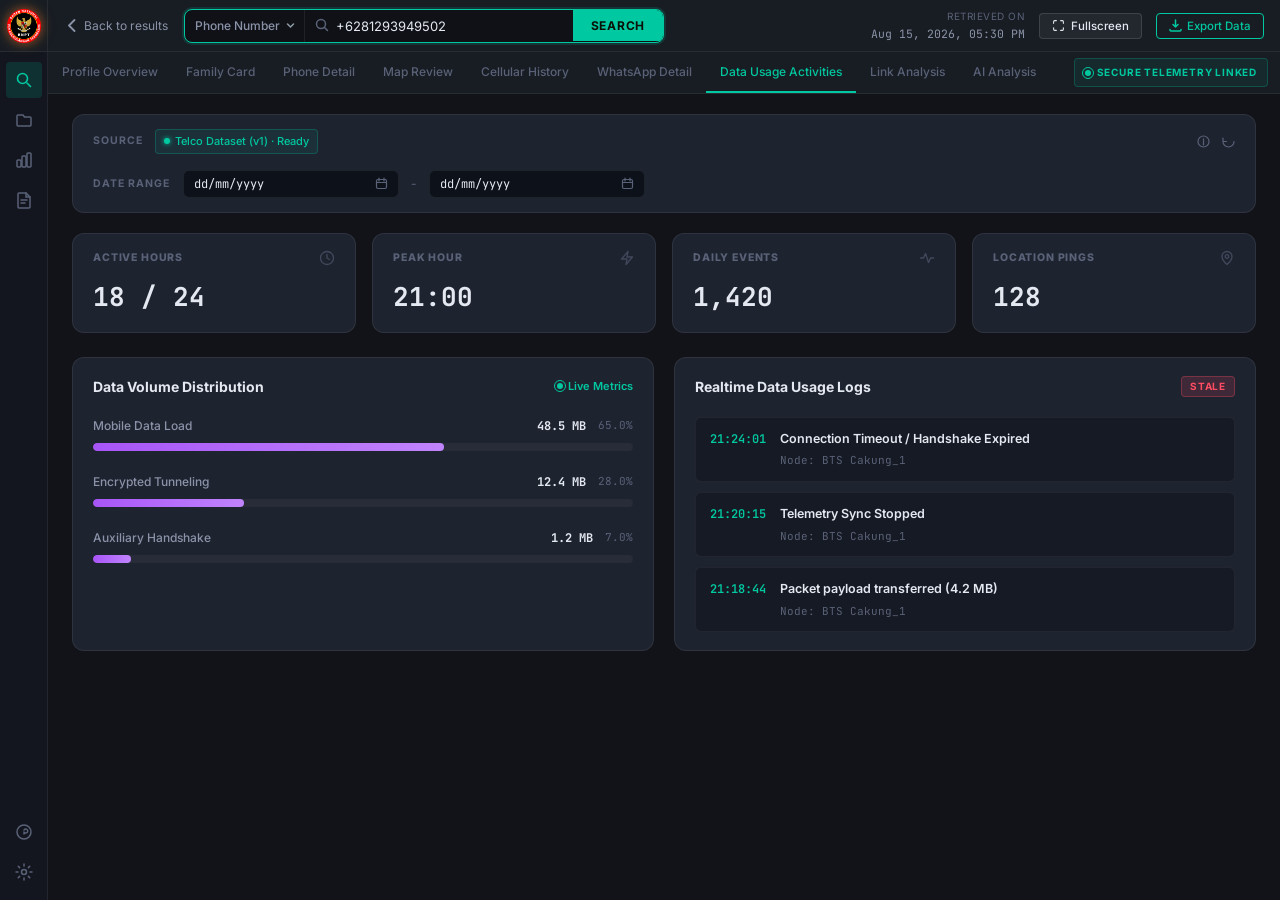
==== data_usage.html @ 83b13156 "Initial commit: BNPT Intelligence Platform mockup website" ====
<!DOCTYPE html>
<html lang="id">
<head>
  <meta charset="UTF-8" />
  <meta name="viewport" content="width=device-width, initial-scale=1.0" />
  <title>Data Usage Activities | BNPT Intelligence Platform</title>
  <meta name="description" content="Data Usage Activities Telemetry & Logs - BNPT Intelligence Platform." />
  <link rel="preconnect" href="https://fonts.googleapis.com" />
  <link rel="preconnect" href="https://fonts.gstatic.com" crossorigin />
  <link href="https://fonts.googleapis.com/css2?family=Inter:wght@300;400;500;600;700;800&family=JetBrains+Mono:wght@400;500&display=swap" rel="stylesheet" />
  <link rel="stylesheet" href="style.css" />
  <link rel="stylesheet" href="profile.css" />
  <style>
    /* ── DATA USAGE ACTIVITIES PAGE STYLES ───── */
    .data-usage-page {
      margin-left: var(--sidebar-w);
      padding: 20px 24px 48px;
      min-height: calc(100vh - var(--topbar-h) - var(--tabs-h));
      width: calc(100% - var(--sidebar-w));
    }

    /* Source & Filter Header Box */
    .filter-panel {
      background: var(--bg-card);
      border: 1px solid var(--border);
      border-radius: var(--radius-lg);
      padding: 14px 20px;
      margin-bottom: 20px;
      display: flex;
      flex-direction: column;
      gap: 12px;
    }
    .filter-row {
      display: flex;
      align-items: center;
      justify-content: space-between;
    }
    .filter-group {
      display: flex;
      align-items: center;
      gap: 12px;
    }
    .filter-label {
      font-size: 10.5px;
      font-weight: 700;
      letter-spacing: 0.1em;
      color: var(--text-muted);
      text-transform: uppercase;
    }
    .date-input-wrap {
      display: flex;
      align-items: center;
      gap: 8px;
      background: #0d121a;
      border: 1px solid var(--border);
      border-radius: 6px;
      padding: 5px 10px;
      font-size: 12px;
      color: var(--text-muted);
    }
    .date-input-wrap input {
      background: none;
      border: none;
      outline: none;
      color: var(--text-primary);
      font-family: var(--mono);
      font-size: 12px;
    }

    /* Metric Cards Grid */
    .metrics-grid {
      display: grid;
      grid-template-columns: repeat(4, 1fr);
      gap: 16px;
      margin-bottom: 24px;
    }
    .metric-card {
      background: var(--bg-card);
      border: 1px solid var(--border);
      border-radius: var(--radius-lg);
      padding: 16px 20px;
      position: relative;
      display: flex;
      flex-direction: column;
      justify-content: space-between;
      min-height: 100px;
      transition: border-color 0.2s ease, box-shadow 0.2s ease;
    }
    .metric-card:hover {
      border-color: rgba(0, 200, 160, 0.4);
      box-shadow: 0 4px 20px rgba(0, 0, 0, 0.4);
    }
    .metric-header {
      display: flex;
      align-items: center;
      justify-content: space-between;
    }
    .metric-title {
      font-size: 10.5px;
      font-weight: 800;
      letter-spacing: 0.08em;
      text-transform: uppercase;
      color: var(--text-muted);
    }
    .metric-icon {
      color: var(--text-muted);
      opacity: 0.6;
    }
    .metric-value {
      font-family: var(--mono);
      font-size: 26px;
      font-weight: 700;
      color: var(--text-primary);
      margin-top: 10px;
    }

    /* Main 2-Column Content Layout */
    .activities-layout {
      display: grid;
      grid-template-columns: 1fr 1fr;
      gap: 20px;
    }

    /* Section Container Card */
    .activity-card {
      background: var(--bg-card);
      border: 1px solid var(--border);
      border-radius: var(--radius-lg);
      padding: 18px 20px;
      display: flex;
      flex-direction: column;
    }
    .activity-card-header {
      display: flex;
      align-items: center;
      justify-content: space-between;
      margin-bottom: 20px;
    }
    .activity-card-title {
      font-size: 14px;
      font-weight: 700;
      color: var(--text-primary);
    }
    .live-tag {
      font-size: 11px;
      font-weight: 600;
      color: var(--accent);
      display: flex;
      align-items: center;
      gap: 5px;
    }
    .stale-badge {
      background: rgba(255, 77, 99, 0.15);
      color: #ff4d63;
      border: 1px solid rgba(255, 77, 99, 0.3);
      border-radius: 4px;
      padding: 2px 8px;
      font-size: 10px;
      font-weight: 700;
      letter-spacing: 0.08em;
    }

    /* Progress Items for Data Volume Distribution */
    .dist-item {
      margin-bottom: 22px;
    }
    .dist-item:last-child { margin-bottom: 0; }
    .dist-info {
      display: flex;
      align-items: center;
      justify-content: space-between;
      font-size: 12px;
      margin-bottom: 8px;
    }
    .dist-label {
      color: var(--text-secondary);
      font-weight: 500;
    }
    .dist-stats {
      display: flex;
      align-items: center;
      gap: 12px;
    }
    .dist-size {
      font-family: var(--mono);
      font-weight: 700;
      color: var(--text-primary);
      font-size: 12px;
    }
    .dist-pct {
      font-family: var(--mono);
      color: var(--text-muted);
      font-size: 11px;
    }
    .progress-track {
      width: 100%;
      height: 8px;
      background: rgba(255, 255, 255, 0.04);
      border-radius: 4px;
      overflow: hidden;
    }
    .progress-fill {
      height: 100%;
      background: linear-gradient(90deg, #a855f7, #c084fc);
      border-radius: 4px;
      transition: width 0.4s ease;
    }

    /* Logs List */
    .logs-list {
      display: flex;
      flex-direction: column;
      gap: 10px;
    }
    .log-item {
      background: rgba(0, 0, 0, 0.25);
      border: 1px solid rgba(255, 255, 255, 0.05);
      border-radius: 6px;
      padding: 12px 14px;
      display: flex;
      align-items: flex-start;
      gap: 14px;
    }
    .log-time {
      font-family: var(--mono);
      font-size: 12px;
      font-weight: 600;
      color: var(--accent);
      flex-shrink: 0;
    }
    .log-content {
      display: flex;
      flex-direction: column;
      gap: 4px;
    }
    .log-title {
      font-size: 12.5px;
      font-weight: 600;
      color: var(--text-primary);
    }
    .log-node {
      font-size: 11px;
      font-family: var(--mono);
      color: var(--text-muted);
    }
  </style>
</head>
<body>

  <!-- ───────────────── TOPBAR ───────────────── -->
  <header class="topbar">
    <div class="topbar-left">
      <div class="logo-wrap" style="cursor: pointer;" onclick="window.location.href='search.html'">
        <div class="logo-emblem">
          <img src="images/bnpt_logo.png" alt="BNPT Logo" style="width:34px;height:34px;object-fit:contain;filter:drop-shadow(0 0 4px rgba(226,0,26,0.3));" />
        </div>
      </div>
    </div>

    <div class="topbar-search">
      <button class="btn-back" onclick="window.location.href='search.html'">
        <svg width="13" height="13" viewBox="0 0 13 13" fill="none"><path d="M8.5 1L3 6.5l5.5 5.5" stroke="currentColor" stroke-width="1.8" stroke-linecap="round" stroke-linejoin="round"/></svg>
        Back to results
      </button>
      <div class="search-group active">
        <select class="search-type-select" id="search-type-select" aria-label="Search Type">
          <option value="name">Name</option>
          <option value="phone" selected>Phone Number</option>
          <option value="kk">KK Number</option>
        </select>
        <div class="search-input-wrap">
          <svg class="search-icon" width="15" height="15" viewBox="0 0 15 15" fill="none"><circle cx="6" cy="6" r="4.5" stroke="currentColor" stroke-width="1.5"/><path d="M9.5 9.5l3 3" stroke="currentColor" stroke-width="1.5" stroke-linecap="round"/></svg>
          <input type="text" id="search-input" class="search-input" value="+6281293949502" placeholder="Search phone number..." />
        </div>
        <button class="btn-search" id="btn-search">SEARCH</button>
      </div>
    </div>

    <div class="topbar-right">
      <div class="retrieval-info">
        <span class="retrieval-label">Retrieved on</span>
        <span class="retrieval-date" id="retrieval-date">Aug 15, 2026, 05:30 PM</span>
      </div>
      <button class="btn-fullscreen" id="btn-fullscreen" onclick="toggleFullScreen()" title="Fullscreen Mode (F11)">
        <svg width="13" height="13" viewBox="0 0 24 24" fill="none" stroke="currentColor" stroke-width="2" stroke-linecap="round" stroke-linejoin="round">
          <path d="M8 3H5a2 2 0 0 0-2 2v3m18 0V5a2 2 0 0 0-2-2h-3m0 18h3a2 2 0 0 0 2-2v-3M3 16v3a2 2 0 0 0 2 2h3"></path>
        </svg>
        <span class="fs-text">Fullscreen</span>
      </button>
      <button class="btn-export">
        <svg width="13" height="13" viewBox="0 0 13 13" fill="none"><path d="M6.5 1v7M4 5.5l2.5 2.5 2.5-2.5M1 10.5v.5a1 1 0 001 1h9a1 1 0 001-1v-.5" stroke="currentColor" stroke-width="1.5" stroke-linecap="round" stroke-linejoin="round"/></svg>
        Export Data
      </button>
    </div>
  </header>

  <!-- ───────────────── MAIN TABS ───────────────── -->
  <nav class="tab-nav" role="navigation">
    <div class="tab-nav-inner">
      <button class="tab-btn" onclick="window.location.href='profile_phone.html'">Profile Overview</button>
      <button class="tab-btn" onclick="window.location.href='index.html'">Family Card</button>
      <button class="tab-btn" onclick="window.location.href='phone_detail.html'">Phone Detail</button>
      <button class="tab-btn" onclick="window.location.href='map_review.html'">Map Review</button>
      <button class="tab-btn" onclick="window.location.href='cellular_history.html'">Cellular History</button>
      <button class="tab-btn" onclick="window.location.href='whatsapp_detail.html'">WhatsApp Detail</button>
      <button class="tab-btn active" id="tab-data">Data Usage Activities</button>
      <button class="tab-btn" onclick="window.location.href='link_analysis.html'">Link Analysis</button>
      <button class="tab-btn" onclick="window.location.href='ai_analysis.html'">AI Analysis</button>
    </div>
    <div class="secure-badge">
      <span class="pulse-dot"></span>
      SECURE TELEMETRY LINKED
    </div>
  </nav>

  <!-- ───────────────── LAYOUT ───────────────── -->
  <div style="padding-top: calc(var(--topbar-h) + var(--tabs-h)); display:flex; min-height:100vh;">

    <!-- SIDEBAR -->
    <aside class="sidebar">
      <button class="sidebar-icon active" title="Search">
        <svg width="18" height="18" viewBox="0 0 18 18" fill="none"><circle cx="7.5" cy="7.5" r="5" stroke="currentColor" stroke-width="1.6"/><path d="M12 12l3.5 3.5" stroke="currentColor" stroke-width="1.6" stroke-linecap="round"/></svg>
      </button>
      <button class="sidebar-icon" title="Folders">
        <svg width="18" height="18" viewBox="0 0 18 18" fill="none"><path d="M2 5a1 1 0 011-1h5l1.5 2H15a1 1 0 011 1v7a1 1 0 01-1 1H3a1 1 0 01-1-1V5z" stroke="currentColor" stroke-width="1.5"/></svg>
      </button>
      <button class="sidebar-icon" title="Analytics">
        <svg width="18" height="18" viewBox="0 0 18 18" fill="none"><rect x="2" y="9" width="4" height="7" rx="1" stroke="currentColor" stroke-width="1.5"/><rect x="7" y="5" width="4" height="11" rx="1" stroke="currentColor" stroke-width="1.5"/><rect x="12" y="2" width="4" height="14" rx="1" stroke="currentColor" stroke-width="1.5"/></svg>
      </button>
      <button class="sidebar-icon" title="Reports">
        <svg width="18" height="18" viewBox="0 0 18 18" fill="none"><path d="M4 2h7l4 4v10a1 1 0 01-1 1H4a1 1 0 01-1-1V3a1 1 0 011-1z" stroke="currentColor" stroke-width="1.5"/><path d="M11 2v4h4M6 9h6M6 12h4" stroke="currentColor" stroke-width="1.5" stroke-linecap="round"/></svg>
      </button>
      <div class="sidebar-spacer"></div>
      <button class="sidebar-icon" title="Help">
        <svg width="18" height="18" viewBox="0 0 18 18" fill="none"><circle cx="9" cy="9" r="7" stroke="currentColor" stroke-width="1.5"/><path d="M9 10v1M9 7a2 2 0 110 2" stroke="currentColor" stroke-width="1.5" stroke-linecap="round"/></svg>
      </button>
      <button class="sidebar-icon" title="Settings">
        <svg width="18" height="18" viewBox="0 0 18 18" fill="none"><circle cx="9" cy="9" r="2.5" stroke="currentColor" stroke-width="1.5"/><path d="M9 1v2M9 15v2M1 9h2M15 9h2M3.22 3.22l1.42 1.42M13.36 13.36l1.42 1.42M3.22 14.78l1.42-1.42M13.36 4.64l1.42-1.42" stroke="currentColor" stroke-width="1.5" stroke-linecap="round"/></svg>
      </button>
    </aside>

    <!-- MAIN DATA USAGE CONTENT -->
    <main class="data-usage-page">

      <!-- FILTER PANEL -->
      <div class="filter-panel">
        <div class="filter-row">
          <div class="filter-group">
            <span class="filter-label">SOURCE</span>
            <span class="source-badge">
              <span class="dot-green"></span>
              Telco Dataset (v1) · Ready
            </span>
          </div>
          <div class="filter-group">
            <button class="source-icon-btn" title="Info"><svg width="13" height="13" viewBox="0 0 13 13" fill="none"><circle cx="6.5" cy="6.5" r="5.5" stroke="currentColor" stroke-width="1.2"/><path d="M6.5 5.5v4.5M6.5 3.8v.6" stroke="currentColor" stroke-width="1.2" stroke-linecap="round"/></svg></button>
            <button class="source-icon-btn" title="Refresh"><svg width="13" height="13" viewBox="0 0 13 13" fill="none"><path d="M1 6.5A5.5 5.5 0 1012 6.5M1 3v3.5h3.5" stroke="currentColor" stroke-width="1.2" stroke-linecap="round" stroke-linejoin="round"/></svg></button>
          </div>
        </div>

        <div class="filter-row" style="margin-top: 4px;">
          <div class="filter-group">
            <span class="filter-label">DATE RANGE</span>
            <div class="date-input-wrap">
              <input type="text" value="dd/mm/yyyy" placeholder="dd/mm/yyyy" id="start-date" />
              <svg width="13" height="13" viewBox="0 0 13 13" fill="none"><rect x="1.5" y="2.5" width="10" height="9" rx="1.5" stroke="currentColor" stroke-width="1.2"/><path d="M1.5 5.5h10M4 1v3M9 1v3" stroke="currentColor" stroke-width="1.2" stroke-linecap="round"/></svg>
            </div>
            <span style="color: var(--text-muted); font-size: 12px;">-</span>
            <div class="date-input-wrap">
              <input type="text" value="dd/mm/yyyy" placeholder="dd/mm/yyyy" id="end-date" />
              <svg width="13" height="13" viewBox="0 0 13 13" fill="none"><rect x="1.5" y="2.5" width="10" height="9" rx="1.5" stroke="currentColor" stroke-width="1.2"/><path d="M1.5 5.5h10M4 1v3M9 1v3" stroke="currentColor" stroke-width="1.2" stroke-linecap="round"/></svg>
            </div>
          </div>
        </div>
      </div>

      <!-- METRICS GRID -->
      <div class="metrics-grid">
        <!-- Metric 1: Active Hours -->
        <div class="metric-card">
          <div class="metric-header">
            <span class="metric-title">ACTIVE HOURS</span>
            <svg class="metric-icon" width="16" height="16" viewBox="0 0 16 16" fill="none"><circle cx="8" cy="8" r="6.5" stroke="currentColor" stroke-width="1.3"/><path d="M8 4.5V8l2.5 1.5" stroke="currentColor" stroke-width="1.3" stroke-linecap="round"/></svg>
          </div>
          <div class="metric-value" id="val-active-hours">18 / 24</div>
        </div>

        <!-- Metric 2: Peak Hour -->
        <div class="metric-card">
          <div class="metric-header">
            <span class="metric-title">PEAK HOUR</span>
            <svg class="metric-icon" width="16" height="16" viewBox="0 0 16 16" fill="none"><path d="M9 1.5L2.5 9h5.5l-1 5.5 6.5-7.5H8l1-5.5z" stroke="currentColor" stroke-width="1.3" stroke-linecap="round" stroke-linejoin="round"/></svg>
          </div>
          <div class="metric-value" id="val-peak-hour">21:00</div>
        </div>

        <!-- Metric 3: Daily Events -->
        <div class="metric-card">
          <div class="metric-header">
            <span class="metric-title">DAILY EVENTS</span>
            <svg class="metric-icon" width="16" height="16" viewBox="0 0 16 16" fill="none"><path d="M1.5 8h3l2-4.5 3 9 2-4.5h3" stroke="currentColor" stroke-width="1.3" stroke-linecap="round" stroke-linejoin="round"/></svg>
          </div>
          <div class="metric-value" id="val-daily-events">1,420</div>
        </div>

        <!-- Metric 4: Location Pings -->
        <div class="metric-card">
          <div class="metric-header">
            <span class="metric-title">LOCATION PINGS</span>
            <svg class="metric-icon" width="16" height="16" viewBox="0 0 16 16" fill="none"><path d="M8 1.5c-2.8 0-5 2.2-5 5 0 3.8 5 8 5 8s5-4.2 5-8c0-2.8-2.2-5-5-5z" stroke="currentColor" stroke-width="1.3"/><circle cx="8" cy="6.5" r="1.8" stroke="currentColor" stroke-width="1.3"/></svg>
          </div>
          <div class="metric-value" id="val-location-pings">128</div>
        </div>
      </div>

      <!-- MAIN 2-COLUMN LAYOUT -->
      <div class="activities-layout">

        <!-- LEFT CARD: Data Volume Distribution -->
        <div class="activity-card">
          <div class="activity-card-header">
            <span class="activity-card-title">Data Volume Distribution</span>
            <span class="live-tag">
              <span class="pulse-dot"></span>
              Live Metrics
            </span>
          </div>

          <div class="dist-item">
            <div class="dist-info">
              <span class="dist-label">Mobile Data Load</span>
              <div class="dist-stats">
                <span class="dist-size" id="size-mobile">48.5 MB</span>
                <span class="dist-pct" id="pct-mobile">65.0%</span>
              </div>
            </div>
            <div class="progress-track">
              <div class="progress-fill" id="bar-mobile" style="width: 65%;"></div>
            </div>
          </div>

          <div class="dist-item">
            <div class="dist-info">
              <span class="dist-label">Encrypted Tunneling</span>
              <div class="dist-stats">
                <span class="dist-size" id="size-tunnel">12.4 MB</span>
                <span class="dist-pct" id="pct-tunnel">28.0%</span>
              </div>
            </div>
            <div class="progress-track">
              <div class="progress-fill" id="bar-tunnel" style="width: 28%;"></div>
            </div>
          </div>

          <div class="dist-item">
            <div class="dist-info">
              <span class="dist-label">Auxiliary Handshake</span>
              <div class="dist-stats">
                <span class="dist-size" id="size-aux">1.2 MB</span>
                <span class="dist-pct" id="pct-aux">7.0%</span>
              </div>
            </div>
            <div class="progress-track">
              <div class="progress-fill" id="bar-aux" style="width: 7%;"></div>
            </div>
          </div>
        </div>

        <!-- RIGHT CARD: Realtime Data Usage Logs -->
        <div class="activity-card">
          <div class="activity-card-header">
            <span class="activity-card-title">Realtime Data Usage Logs</span>
            <span class="stale-badge" id="logs-badge">STALE</span>
          </div>

          <div class="logs-list" id="logs-list">
            <div class="log-item">
              <span class="log-time">21:24:01</span>
              <div class="log-content">
                <span class="log-title">Connection Timeout / Handshake Expired</span>
                <span class="log-node">Node: BTS Cakung_1</span>
              </div>
            </div>
            <div class="log-item">
              <span class="log-time">21:20:15</span>
              <div class="log-content">
                <span class="log-title">Telemetry Sync Stopped</span>
                <span class="log-node">Node: BTS Cakung_1</span>
              </div>
            </div>
            <div class="log-item">
              <span class="log-time">21:18:44</span>
              <div class="log-content">
                <span class="log-title">No valid payload packet detected</span>
                <span class="log-node">Node: N/A</span>
              </div>
            </div>
          </div>
        </div>

      </div>

    </main>
  </div>

  <script src="search_logic.js"></script>
  <script>
    // Dynamic Dataset adaptation based on query
    function updateDataUsageContent() {
      const input = document.querySelector('#search-input');
      const select = document.querySelector('#search-type-select');
      const query = (input ? input.value : '').trim().toLowerCase();

      // Elements
      const activeHours = document.querySelector('#val-active-hours');
      const peakHour = document.querySelector('#val-peak-hour');
      const dailyEvents = document.querySelector('#val-daily-events');
      const locationPings = document.querySelector('#val-location-pings');
      const sizeMobile = document.querySelector('#size-mobile');
      const sizeTunnel = document.querySelector('#size-tunnel');
      const sizeAux = document.querySelector('#size-aux');
      const pctMobile = document.querySelector('#pct-mobile');
      const pctTunnel = document.querySelector('#pct-tunnel');
      const pctAux = document.querySelector('#pct-aux');
      const barMobile = document.querySelector('#bar-mobile');
      const barTunnel = document.querySelector('#bar-tunnel');
      const barAux = document.querySelector('#bar-aux');
      const logsList = document.querySelector('#logs-list');

      if (query.includes('ismail') || query.includes('3273092008106277')) {
        // Ismail / Idle state matching user's default screenshot
        if (activeHours) activeHours.textContent = '0 / 24';
        if (peakHour) peakHour.textContent = '-';
        if (dailyEvents) dailyEvents.textContent = '0';
        if (locationPings) locationPings.textContent = '0';
        if (sizeMobile) sizeMobile.textContent = '2.5 MB';
        if (pctMobile) pctMobile.textContent = '0.0%';
        if (barMobile) barMobile.style.width = '100%';
        if (sizeTunnel) sizeTunnel.textContent = '711.8 KB';
        if (pctTunnel) pctTunnel.textContent = '0.0%';
        if (barTunnel) barTunnel.style.width = '55%';
        if (sizeAux) sizeAux.textContent = '48.2 KB';
        if (pctAux) pctAux.textContent = '0.0%';
        if (barAux) barAux.style.width = '15%';

        if (logsList) {
          logsList.innerHTML = `
            <div class="log-item">
              <span class="log-time">21:24:01</span>
              <div class="log-content">
                <span class="log-title">Connection Timeout / Handshake Expired</span>
                <span class="log-node">Node: BTS Depok_3</span>
              </div>
            </div>
            <div class="log-item">
              <span class="log-time">21:20:15</span>
              <div class="log-content">
                <span class="log-title">Telemetry Sync Stopped</span>
                <span class="log-node">Node: BTS Depok_3</span>
              </div>
            </div>
            <div class="log-item">
              <span class="log-time">21:18:44</span>
              <div class="log-content">
                <span class="log-title">No valid payload packet detected</span>
                <span class="log-node">Node: N/A</span>
              </div>
            </div>
          `;
        }
      } else if (query.includes('aimana') || query.includes('3273092510920002') || query.includes('6287781085549')) {
        // Aimana Ilman Aulia
        if (activeHours) activeHours.textContent = '14 / 24';
        if (peakHour) peakHour.textContent = '19:30';
        if (dailyEvents) dailyEvents.textContent = '842';
        if (locationPings) locationPings.textContent = '64';
        if (sizeMobile) sizeMobile.textContent = '32.1 MB';
        if (pctMobile) pctMobile.textContent = '58.0%';
        if (barMobile) barMobile.style.width = '58%';
        if (sizeTunnel) sizeTunnel.textContent = '18.4 MB';
        if (pctTunnel) pctTunnel.textContent = '33.0%';
        if (barTunnel) barTunnel.style.width = '33%';
        if (sizeAux) sizeAux.textContent = '5.0 MB';
        if (pctAux) pctAux.textContent = '9.0%';
        if (barAux) barAux.style.width = '9%';

        if (logsList) {
          logsList.innerHTML = `
            <div class="log-item">
              <span class="log-time">19:30:12</span>
              <div class="log-content">
                <span class="log-title">High Volume Encrypted Tunnel Activity</span>
                <span class="log-node">Node: BTS Bandung_Central</span>
              </div>
            </div>
            <div class="log-item">
              <span class="log-time">19:15:00</span>
              <div class="log-content">
                <span class="log-title">Cellular Tower Handover Confirmed</span>
                <span class="log-node">Node: BTS Bandung_South</span>
              </div>
            </div>
            <div class="log-item">
              <span class="log-time">18:45:22</span>
              <div class="log-content">
                <span class="log-title">Telemetry Heartbeat Verified</span>
                <span class="log-node">Node: BTS Bandung_Central</span>
              </div>
            </div>
          `;
        }
      } else {
        // Phone +6281293949502 / Raisa / Default Active Target
        if (activeHours) activeHours.textContent = '18 / 24';
        if (peakHour) peakHour.textContent = '21:00';
        if (dailyEvents) dailyEvents.textContent = '1,420';
        if (locationPings) locationPings.textContent = '128';
        if (sizeMobile) sizeMobile.textContent = '48.5 MB';
        if (pctMobile) pctMobile.textContent = '65.0%';
        if (barMobile) barMobile.style.width = '65%';
        if (sizeTunnel) sizeTunnel.textContent = '12.4 MB';
        if (pctTunnel) pctTunnel.textContent = '28.0%';
        if (barTunnel) barTunnel.style.width = '28%';
        if (sizeAux) sizeAux.textContent = '1.2 MB';
        if (pctAux) pctAux.textContent = '7.0%';
        if (barAux) barAux.style.width = '7%';

        if (logsList) {
          logsList.innerHTML = `
            <div class="log-item">
              <span class="log-time">21:24:01</span>
              <div class="log-content">
                <span class="log-title">Connection Timeout / Handshake Expired</span>
                <span class="log-node">Node: BTS Cakung_1</span>
              </div>
            </div>
            <div class="log-item">
              <span class="log-time">21:20:15</span>
              <div class="log-content">
                <span class="log-title">Telemetry Sync Stopped</span>
                <span class="log-node">Node: BTS Cakung_1</span>
              </div>
            </div>
            <div class="log-item">
              <span class="log-time">21:18:44</span>
              <div class="log-content">
                <span class="log-title">Packet payload transferred (4.2 MB)</span>
                <span class="log-node">Node: BTS Cakung_1</span>
              </div>
            </div>
          `;
        }
      }
    }

    setupDynamicSearch('.search-group', '#search-input', '#search-type-select', '#btn-search');
    updateDataUsageContent();
  </script>
</body>
</html>
---- style.css ----
/* ============================================
   INTELLIGENCE PLATFORM – DARK THEME
   ============================================ */

*, *::before, *::after {
  box-sizing: border-box;
  margin: 0;
  padding: 0;
}

:root {
  --bg-base:       #111318;
  --bg-panel:      #181c23;
  --bg-card:       #1e2330;
  --bg-card-hover: #232838;
  --bg-input:      #0f1117;
  --bg-sidebar:    #13161e;
  --border:        rgba(255,255,255,0.07);
  --border-bright: rgba(255,255,255,0.13);
  --accent:        #00c8a0;
  --accent-dim:    rgba(0,200,160,0.15);
  --accent-glow:   rgba(0,200,160,0.35);
  --gold:          #c9a227;
  --gold-dim:      rgba(201,162,39,0.18);
  --text-primary:  #e4e8f0;
  --text-secondary:#8b93a8;
  --text-muted:    #5a6278;
  --female-badge:  #ff6b9d;
  --female-bg:     rgba(255,107,157,0.15);
  --male-badge:    #4da6ff;
  --male-bg:       rgba(77,166,255,0.15);
  --telkomsel:     #e2001a;
  --xl-axiata:     #6f3fa0;
  --indosat:       #f7941d;
  --font:          'Inter', system-ui, sans-serif;
  --mono:          'JetBrains Mono', monospace;
  --radius-sm:     4px;
  --radius:        8px;
  --radius-lg:     12px;
  --topbar-h:      52px;
  --tabs-h:        42px;
  --info-h:        34px;
  --sidebar-w:     48px;
  --shadow-card:   0 2px 16px rgba(0,0,0,0.45);
  --transition:    0.2s ease;
}

html { scroll-behavior: smooth; }

body {
  font-family: var(--font);
  background: var(--bg-base);
  color: var(--text-primary);
  font-size: 13px;
  line-height: 1.5;
  min-height: 100vh;
  overflow-x: hidden;
}

/* ─── SCROLLBAR ─── */
::-webkit-scrollbar { width: 5px; height: 5px; }
::-webkit-scrollbar-track { background: var(--bg-base); }
::-webkit-scrollbar-thumb { background: #2e3347; border-radius: 3px; }
::-webkit-scrollbar-thumb:hover { background: #3e4560; }

/* ══════════════════════════════════════
   TOPBAR
══════════════════════════════════════ */
.topbar {
  position: fixed;
  top: 0; left: 0; right: 0;
  height: var(--topbar-h);
  background: var(--bg-panel);
  border-bottom: 1px solid var(--border);
  display: flex;
  align-items: center;
  gap: 12px;
  padding: 0 16px 0 0;
  z-index: 100;
  backdrop-filter: blur(8px);
}

.topbar-left {
  display: flex;
  align-items: center;
  width: var(--sidebar-w);
  min-width: var(--sidebar-w);
  justify-content: center;
  border-right: 1px solid var(--border);
  height: 100%;
}

.logo-emblem {
  display: flex;
  align-items: center;
  justify-content: center;
  filter: drop-shadow(0 0 6px rgba(201,162,39,0.5));
}

.topbar-search {
  display: flex;
  align-items: center;
  gap: 10px;
  flex: 1;
}

.btn-back {
  display: flex;
  align-items: center;
  gap: 5px;
  background: none;
  border: none;
  color: var(--text-secondary);
  font-size: 12px;
  font-family: var(--font);
  cursor: pointer;
  white-space: nowrap;
  padding: 4px 6px;
  border-radius: var(--radius-sm);
  transition: color var(--transition);
}
.btn-back:hover { color: var(--text-primary); }

.search-group {
  display: flex;
  align-items: center;
  background: var(--bg-input);
  border: 1px solid var(--border-bright);
  border-radius: var(--radius);
  overflow: hidden;
  flex: 1;
  max-width: 480px;
  transition: border-color var(--transition), box-shadow var(--transition);
}
.search-group:focus-within,
.search-group.active {
  border: 1.5px solid var(--accent);
  box-shadow: 0 0 0 2px var(--accent-dim);
}

.search-type-select {
  background-color: transparent;
  color: var(--text-secondary);
  border: none;
  border-right: 1px solid var(--border);
  font-size: 12px;
  font-family: inherit;
  font-weight: 500;
  padding: 0 24px 0 10px;
  height: 32px;
  cursor: pointer;
  outline: none;
  user-select: none;
  appearance: none;
  -webkit-appearance: none;
  -moz-appearance: none;
  background-image: url("data:image/svg+xml,%3Csvg width='11' height='11' viewBox='0 0 11 11' fill='none' xmlns='http://www.w3.org/2000/svg'%3E%3Cpath d='M2.5 4l3 3 3-3' stroke='%238c9ba5' stroke-width='1.5' stroke-linecap='round'/%3E%3C/svg%3E");
  background-repeat: no-repeat;
  background-position: right 8px center;
  transition: color var(--transition);
}
.search-type-select:hover,
.search-type-select:focus {
  color: var(--text-primary);
}
.search-type-select option {
  background-color: #121820;
  color: #e6edf3;
  font-size: 12px;
  padding: 8px 12px;
}

.search-input-wrap {
  display: flex;
  align-items: center;
  flex: 1;
  padding: 0 10px;
}

.search-icon {
  color: var(--text-muted);
  flex-shrink: 0;
  margin-right: 6px;
}

.search-input {
  flex: 1;
  background: none;
  border: none;
  outline: none;
  color: var(--text-primary);
  font-family: var(--font);
  font-size: 13px;
}
.search-input::placeholder { color: var(--text-muted); }

.btn-search {
  background: var(--accent);
  border: none;
  color: #0a1208;
  font-family: var(--font);
  font-size: 12px;
  font-weight: 700;
  letter-spacing: 0.06em;
  padding: 8px 18px;
  cursor: pointer;
  transition: background var(--transition), box-shadow var(--transition);
  white-space: nowrap;
  height: 100%;
}
.btn-search:hover {
  background: #00e0b5;
  box-shadow: 0 0 12px var(--accent-glow);
}

/* ── SEARCH HISTORY & SUGGESTIONS MODAL ──────────────────────── */
.search-modal-overlay {
  position: fixed;
  inset: 0;
  background: rgba(8, 11, 18, 0.75);
  backdrop-filter: blur(8px);
  -webkit-backdrop-filter: blur(8px);
  z-index: 999999;
  display: flex;
  align-items: flex-start;
  justify-content: center;
  padding-top: 80px;
  opacity: 0;
  pointer-events: none;
  transition: opacity 0.2s ease;
}

.search-modal-overlay.open {
  opacity: 1;
  pointer-events: auto;
}

.search-modal-dialog {
  width: 90%;
  max-width: 620px;
  background: #121722;
  border: 1px solid rgba(0, 200, 160, 0.35);
  border-radius: 14px;
  box-shadow: 0 24px 60px rgba(0, 0, 0, 0.85), 0 0 30px rgba(0, 200, 160, 0.15);
  overflow: hidden;
  display: flex;
  flex-direction: column;
  transform: translateY(-14px) scale(0.97);
  transition: transform 0.2s cubic-bezier(0.16, 1, 0.3, 1);
}

.search-modal-overlay.open .search-modal-dialog {
  transform: translateY(0) scale(1);
}

/* Modal Header */
.shm-header {
  display: flex;
  align-items: center;
  justify-content: space-between;
  padding: 14px 18px;
  background: rgba(255, 255, 255, 0.03);
  border-bottom: 1px solid rgba(255, 255, 255, 0.08);
}

.shm-title-group {
  display: flex;
  align-items: center;
  gap: 8px;
  color: var(--accent);
  font-size: 11px;
  font-weight: 700;
  letter-spacing: 0.1em;
  text-transform: uppercase;
}

.shm-actions {
  display: flex;
  align-items: center;
  gap: 12px;
}

.shm-btn-clear {
  background: none;
  border: none;
  color: var(--text-muted);
  font-size: 11px;
  font-weight: 500;
  cursor: pointer;
  display: flex;
  align-items: center;
  gap: 5px;
  transition: color 0.15s;
}
.shm-btn-clear:hover { color: #ff4d63; }

.shm-btn-close {
  background: rgba(255, 255, 255, 0.06);
  border: 1px solid rgba(255, 255, 255, 0.1);
  color: var(--text-secondary);
  width: 26px;
  height: 26px;
  border-radius: 50%;
  font-size: 14px;
  cursor: pointer;
  display: flex;
  align-items: center;
  justify-content: center;
  transition: all 0.15s;
}
.shm-btn-close:hover {
  background: rgba(255, 255, 255, 0.15);
  color: #fff;
}

/* Modal Search Field Row inside Dialog */
.shm-input-row {
  display: flex;
  align-items: center;
  gap: 10px;
  padding: 12px 18px;
  background: rgba(0, 0, 0, 0.3);
  border-bottom: 1px solid rgba(255, 255, 255, 0.06);
}

.shm-input-wrap {
  flex: 1;
  display: flex;
  align-items: center;
  gap: 10px;
}

.shm-input {
  flex: 1;
  background: none;
  border: none;
  outline: none;
  color: #ffffff;
  font-family: var(--font);
  font-size: 14px;
}
.shm-input::placeholder { color: var(--text-muted); }

/* Modal Body List */
.shm-body {
  max-height: 320px;
  overflow-y: auto;
  padding: 8px;
}

.shm-body::-webkit-scrollbar { width: 5px; }
.shm-body::-webkit-scrollbar-thumb { background: rgba(255,255,255,0.15); border-radius: 4px; }

/* Modal Item */
.shm-item {
  display: flex;
  align-items: center;
  justify-content: space-between;
  padding: 11px 14px;
  border-radius: 8px;
  cursor: pointer;
  margin-bottom: 2px;
  transition: background 0.15s ease;
}

.shm-item:hover,
.shm-item.selected {
  background: rgba(0, 200, 160, 0.14);
}

.shm-item-left {
  display: flex;
  align-items: center;
  gap: 12px;
  min-width: 0;
}

.shm-item-icon {
  width: 30px;
  height: 30px;
  border-radius: 6px;
  background: rgba(0, 200, 160, 0.08);
  border: 1px solid rgba(0, 200, 160, 0.2);
  color: var(--accent);
  display: flex;
  align-items: center;
  justify-content: center;
  flex-shrink: 0;
}

.shm-item-details {
  display: flex;
  flex-direction: column;
  gap: 2px;
  overflow: hidden;
}

.shm-item-text {
  font-size: 13.5px;
  font-weight: 600;
  color: #ffffff;
  white-space: nowrap;
  overflow: hidden;
  text-overflow: ellipsis;
}

.shm-item-text .highlight {
  color: var(--accent);
  font-weight: 700;
}

.shm-item-sub {
  font-size: 11px;
  color: var(--text-secondary);
  white-space: nowrap;
  overflow: hidden;
  text-overflow: ellipsis;
}

.shm-item-badge {
  font-size: 9.5px;
  font-family: var(--mono);
  font-weight: 700;
  color: var(--accent);
  background: rgba(0, 200, 160, 0.1);
  border: 1px solid rgba(0, 200, 160, 0.3);
  padding: 3px 8px;
  border-radius: 4px;
  text-transform: uppercase;
  flex-shrink: 0;
  margin-left: 12px;
}

.shm-empty {
  padding: 28px 16px;
  text-align: center;
  color: var(--text-muted);
  font-size: 13px;
}

/* Modal Footer */
.shm-footer {
  padding: 10px 18px;
  background: rgba(0, 0, 0, 0.25);
  border-top: 1px solid rgba(255, 255, 255, 0.06);
  font-size: 11px;
  color: var(--text-muted);
  display: flex;
  align-items: center;
  justify-content: space-between;
}

.shm-footer kbd {
  background: rgba(255, 255, 255, 0.08);
  border: 1px solid rgba(255, 255, 255, 0.15);
  border-radius: 3px;
  padding: 1px 5px;
  font-family: var(--mono);
  font-size: 10px;
  color: var(--text-secondary);
}

.topbar-right {
  display: flex;
  align-items: center;
  gap: 14px;
  margin-left: auto;
  flex-shrink: 0;
}

.retrieval-info {
  display: flex;
  flex-direction: column;
  align-items: flex-end;
  gap: 1px;
}
.retrieval-label {
  font-size: 10px;
  color: var(--text-muted);
  text-transform: uppercase;
  letter-spacing: 0.05em;
}
.retrieval-date {
  font-size: 11.5px;
  color: var(--text-secondary);
  font-family: var(--mono);
}

.btn-export {
  display: flex;
  align-items: center;
  gap: 5px;
  background: none;
  border: 1px solid var(--accent);
  color: var(--accent);
  font-family: var(--font);
  font-size: 11.5px;
  font-weight: 500;
  padding: 5px 12px;
  border-radius: var(--radius-sm);
  cursor: pointer;
  transition: background var(--transition), box-shadow var(--transition);
}
.btn-export:hover {
  background: var(--accent-dim);
  box-shadow: 0 0 8px var(--accent-glow);
}

.btn-fullscreen {
  display: flex;
  align-items: center;
  gap: 6px;
  background: rgba(255, 255, 255, 0.05);
  border: 1px solid var(--border-bright);
  color: var(--text-primary);
  font-family: var(--font);
  font-size: 11.5px;
  font-weight: 500;
  padding: 5px 12px;
  border-radius: var(--radius-sm);
  cursor: pointer;
  transition: all var(--transition);
  white-space: nowrap;
}
.btn-fullscreen:hover,
.btn-fullscreen.active {
  background: rgba(0, 200, 160, 0.15);
  border-color: var(--accent);
  color: var(--accent);
  box-shadow: 0 0 10px var(--accent-glow);
}

/* Fullscreen mode fluid expansions */
body.is-fullscreen-mode .main-content,
body.is-fullscreen-mode .profile-main,
body.is-fullscreen-mode .map-page {
  width: 100%;
  max-width: 100% !important;
}

body.is-fullscreen-mode #leaflet-map {
  height: calc(100vh - 210px) !important;
  min-height: 550px;
}

/* ══════════════════════════════════════
   TABS
══════════════════════════════════════ */
.tab-nav {
  position: fixed;
  top: var(--topbar-h);
  left: var(--sidebar-w);
  right: 0;
  height: var(--tabs-h);
  background: var(--bg-panel);
  border-bottom: 1px solid var(--border);
  display: flex;
  align-items: stretch;
  justify-content: space-between;
  z-index: 90;
  padding-right: 12px;
}

.tab-nav-inner {
  display: flex;
  align-items: stretch;
  overflow-x: auto;
  scrollbar-width: none;
}
.tab-nav-inner::-webkit-scrollbar { display: none; }

.tab-btn {
  background: none;
  border: none;
  color: var(--text-muted);
  font-family: var(--font);
  font-size: 12px;
  font-weight: 500;
  padding: 0 14px;
  cursor: pointer;
  white-space: nowrap;
  border-bottom: 2px solid transparent;
  transition: color var(--transition), border-color var(--transition);
  position: relative;
}
.tab-btn:hover { color: var(--text-primary); }
.tab-btn.active {
  color: var(--accent);
  border-bottom-color: var(--accent);
}

.secure-badge {
  display: flex;
  align-items: center;
  gap: 6px;
  background: rgba(0,200,160,0.08);
  border: 1px solid rgba(0,200,160,0.25);
  border-radius: var(--radius-sm);
  color: var(--accent);
  font-size: 10px;
  font-weight: 700;
  letter-spacing: 0.08em;
  padding: 0 10px;
  margin: 6px 0;
  flex-shrink: 0;
}

.pulse-dot {
  display: inline-block;
  width: 6px; height: 6px;
  border-radius: 50%;
  background: var(--accent);
  position: relative;
}
.pulse-dot::after {
  content: '';
  position: absolute;
  inset: -3px;
  border-radius: 50%;
  border: 1.5px solid var(--accent);
  animation: pulse 1.8s ease-in-out infinite;
}

@keyframes pulse {
  0%   { transform: scale(0.7); opacity: 1; }
  70%  { transform: scale(1.8); opacity: 0; }
  100% { transform: scale(0.7); opacity: 0; }
}

/* ══════════════════════════════════════
   INFO BAR
══════════════════════════════════════ */
.info-bar {
  position: fixed;
  top: calc(var(--topbar-h) + var(--tabs-h));
  left: var(--sidebar-w);
  right: 0;
  height: var(--info-h);
  background: var(--bg-base);
  border-bottom: 1px solid var(--border);
  display: flex;
  align-items: center;
  padding: 0 20px;
  z-index: 80;
}

.info-text {
  font-size: 12px;
  color: var(--text-secondary);
}

/* ══════════════════════════════════════
   LAYOUT WRAPPER
══════════════════════════════════════ */
.layout-wrap {
  display: flex;
  padding-top: calc(var(--topbar-h) + var(--tabs-h) + var(--info-h));
  min-height: 100vh;
}

/* ══════════════════════════════════════
   SIDEBAR
══════════════════════════════════════ */
.sidebar {
  position: fixed;
  top: var(--topbar-h);
  left: 0;
  bottom: 0;
  width: var(--sidebar-w);
  background: var(--bg-sidebar);
  border-right: 1px solid var(--border);
  display: flex;
  flex-direction: column;
  align-items: center;
  padding: 10px 0 10px;
  gap: 4px;
  z-index: 95;
}

.sidebar-icon {
  display: flex;
  align-items: center;
  justify-content: center;
  width: 36px; height: 36px;
  border-radius: var(--radius-sm);
  background: none;
  border: none;
  color: var(--text-muted);
  cursor: pointer;
  transition: color var(--transition), background var(--transition);
}
.sidebar-icon:hover {
  color: var(--text-primary);
  background: rgba(255,255,255,0.06);
}
.sidebar-icon.active {
  color: var(--accent);
  background: var(--accent-dim);
}

.sidebar-spacer { flex: 1; }

/* ══════════════════════════════════════
   MAIN CONTENT
══════════════════════════════════════ */
.main-content {
  flex: 1;
  margin-left: var(--sidebar-w);
  padding: 16px 20px 40px;
  min-height: 100%;
}

/* Dataset Bar */
.dataset-bar {
  display: flex;
  align-items: center;
  gap: 10px;
  margin-bottom: 16px;
}

.dataset-label {
  font-size: 10px;
  font-weight: 600;
  letter-spacing: 0.1em;
  color: var(--text-muted);
  text-transform: uppercase;
}

.dataset-badge {
  display: flex;
  align-items: center;
  gap: 6px;
  background: rgba(0,200,160,0.1);
  border: 1px solid rgba(0,200,160,0.3);
  border-radius: 20px;
  padding: 3px 10px;
  font-size: 11.5px;
  font-weight: 500;
  color: var(--accent);
}

.dot-green {
  display: inline-block;
  width: 6px; height: 6px;
  border-radius: 50%;
  background: var(--accent);
  box-shadow: 0 0 5px var(--accent);
}

.btn-refresh {
  background: none;
  border: 1px solid var(--border-bright);
  color: var(--text-muted);
  width: 26px; height: 26px;
  border-radius: var(--radius-sm);
  cursor: pointer;
  display: flex;
  align-items: center;
  justify-content: center;
  transition: color var(--transition), border-color var(--transition);
}
.btn-refresh:hover {
  color: var(--accent);
  border-color: var(--accent);
}
.btn-refresh:active svg {
  animation: spin 0.5s linear;
}
@keyframes spin { to { transform: rotate(360deg); } }

/* KK Header */
.kk-header {
  margin-bottom: 18px;
}

.kk-title {
  font-size: 19px;
  font-weight: 700;
  color: var(--text-primary);
  letter-spacing: 0.03em;
  line-height: 1.2;
  margin-bottom: 6px;
}

.kk-meta {
  display: flex;
  align-items: center;
  gap: 6px;
  flex-wrap: wrap;
}

.kk-meta-label {
  font-size: 12px;
  color: var(--text-muted);
}

.kk-number {
  font-family: var(--mono);
  font-size: 12.5px;
  font-weight: 500;
  color: var(--text-primary);
  letter-spacing: 0.05em;
}

.kk-members {
  font-family: var(--mono);
  font-size: 13px;
  font-weight: 700;
  color: var(--accent);
}

/* ══════════════════════════════════════
   MEMBERS GRID
══════════════════════════════════════ */
.members-grid {
  display: grid;
  grid-template-columns: repeat(3, 1fr);
  gap: 12px;
}

@media (max-width: 1100px) {
  .members-grid { grid-template-columns: repeat(2, 1fr); }
}
@media (max-width: 700px) {
  .members-grid { grid-template-columns: 1fr; }
}

/* ══════════════════════════════════════
   MEMBER CARD
══════════════════════════════════════ */
.member-card {
  background: var(--bg-card);
  border: 1px solid var(--border);
  border-radius: var(--radius-lg);
  padding: 14px;
  display: flex;
  flex-direction: column;
  gap: 10px;
  position: relative;
  overflow: hidden;
  transition: transform var(--transition), border-color var(--transition), box-shadow var(--transition);
  cursor: default;
  animation: cardIn 0.35s ease both;
}

@keyframes cardIn {
  from { opacity: 0; transform: translateY(8px); }
  to   { opacity: 1; transform: translateY(0); }
}

.member-card:hover {
  border-color: var(--border-bright);
  box-shadow: var(--shadow-card);
  transform: translateY(-2px);
}

.member-card::before {
  content: '';
  position: absolute;
  top: 0; left: 0; right: 0;
  height: 2px;
  background: linear-gradient(90deg, var(--accent) 0%, transparent 100%);
  opacity: 0;
  transition: opacity var(--transition);
}
.member-card:hover::before { opacity: 1; }

/* Card Header */
.card-header {
  display: flex;
  align-items: center;
  gap: 10px;
}

.avatar-wrap {
  position: relative;
  flex-shrink: 0;
}

.avatar {
  width: 50px; height: 50px;
  border-radius: 50%;
  object-fit: cover;
  border: 2px solid var(--border-bright);
  background: #252a38;
  display: flex;
  align-items: center;
  justify-content: center;
  font-size: 18px;
  font-weight: 700;
  color: var(--text-muted);
  overflow: hidden;
}
.avatar img {
  width: 100%; height: 100%;
  object-fit: cover;
  border-radius: 50%;
}

.card-id-info {
  flex: 1;
  min-width: 0;
}

.card-name {
  font-size: 13.5px;
  font-weight: 700;
  color: var(--text-primary);
  white-space: nowrap;
  overflow: hidden;
  text-overflow: ellipsis;
  margin-bottom: 2px;
  letter-spacing: 0.01em;
}

.card-nik {
  font-family: var(--mono);
  font-size: 11px;
  color: var(--text-muted);
  letter-spacing: 0.05em;
}

.gender-badge {
  display: inline-flex;
  align-items: center;
  margin-top: 4px;
  padding: 2px 8px;
  border-radius: 20px;
  font-size: 10.5px;
  font-weight: 600;
  letter-spacing: 0.03em;
}

.gender-badge.female {
  background: var(--female-bg);
  color: var(--female-badge);
  border: 1px solid rgba(255,107,157,0.3);
}
.gender-badge.male {
  background: var(--male-bg);
  color: var(--male-badge);
  border: 1px solid rgba(77,166,255,0.3);
}

/* Card Fields */
.card-fields {
  display: grid;
  grid-template-columns: 1fr 1fr;
  gap: 8px 12px;
}

.field-item {}
.field-label {
  font-size: 9.5px;
  font-weight: 600;
  letter-spacing: 0.1em;
  text-transform: uppercase;
  color: var(--text-muted);
  margin-bottom: 2px;
}
.field-value {
  font-size: 11.5px;
  color: var(--text-secondary);
  line-height: 1.4;
  white-space: nowrap;
  overflow: hidden;
  text-overflow: ellipsis;
}
.field-value.span2 {
  white-space: normal;
}

/* Divider */
.card-divider {
  height: 1px;
  background: var(--border);
}

/* Discovered Phones */
.phones-section {}
.phones-label {
  font-size: 9.5px;
  font-weight: 600;
  letter-spacing: 0.1em;
  text-transform: uppercase;
  color: var(--text-muted);
  margin-bottom: 6px;
}
.phones-list {
  display: flex;
  flex-direction: column;
  gap: 4px;
}
.phone-entry {
  display: flex;
  align-items: center;
  gap: 6px;
}
.phone-number {
  font-family: var(--mono);
  font-size: 12px;
  color: var(--text-secondary);
}
.carrier-badge {
  display: inline-flex;
  align-items: center;
  padding: 1px 6px;
  border-radius: 3px;
  font-size: 10px;
  font-weight: 600;
  letter-spacing: 0.04em;
}
.carrier-badge.telkomsel {
  background: rgba(226,0,26,0.18);
  color: #ff4d63;
  border: 1px solid rgba(226,0,26,0.3);
}
.carrier-badge.xl {
  background: rgba(111,63,160,0.2);
  color: #b07cf0;
  border: 1px solid rgba(111,63,160,0.35);
}
.carrier-badge.indosat {
  background: rgba(247,148,29,0.18);
  color: #f7a84d;
  border: 1px solid rgba(247,148,29,0.3);
}
.no-phone {
  font-size: 11.5px;
  color: var(--text-muted);
  font-style: italic;
}

/* View Full KTP */
.card-footer {
  display: flex;
  align-items: center;
  justify-content: space-between;
  padding-top: 4px;
}
.btn-view-ktp {
  display: flex;
  align-items: center;
  gap: 4px;
  background: none;
  border: none;
  color: var(--accent);
  font-family: var(--font);
  font-size: 12px;
  font-weight: 600;
  cursor: pointer;
  padding: 4px 0;
  transition: color var(--transition);
}
.btn-view-ktp:hover { color: #00e0b5; }
.btn-view-ktp svg {
  transition: transform var(--transition);
}
.btn-view-ktp:hover svg { transform: translateX(3px); }

/* ══════════════════════════════════════
   UTILITY
══════════════════════════════════════ */
button { font-family: var(--font); }

/* Stagger animation delay for grid cards */
.member-card:nth-child(1) { animation-delay: 0.05s; }
.member-card:nth-child(2) { animation-delay: 0.10s; }
.member-card:nth-child(3) { animation-delay: 0.15s; }
.member-card:nth-child(4) { animation-delay: 0.20s; }
.member-card:nth-child(5) { animation-delay: 0.25s; }
.member-card:nth-child(6) { animation-delay: 0.30s; }
.member-card:nth-child(7) { animation-delay: 0.35s; }
.member-card:nth-child(8) { animation-delay: 0.40s; }
---- profile.css ----
/* ============================================
   PROFILE DETAIL PAGE – AIMANA ILMAN AULIA
   ============================================ */

/* ── LAYOUT ─────────────────────────────────── */
.profile-main {
  display: flex;
  gap: 0;
  margin-left: var(--sidebar-w);
  min-height: calc(100vh - var(--topbar-h) - var(--tabs-h));
  animation: fadeIn 0.3s ease;
}

@keyframes fadeIn {
  from { opacity: 0; transform: translateY(6px); }
  to   { opacity: 1; transform: translateY(0); }
}

/* ── LEFT PANEL ─────────────────────────────── */
.profile-left {
  width: 300px;
  min-width: 300px;
  display: flex;
  flex-direction: column;
  gap: 12px;
  padding: 20px 16px 20px 20px;
  border-right: 1px solid var(--border);
}

/* Photo */
.profile-photo-wrap {
  position: relative;
}

.profile-photo-frame {
  position: relative;
  border-radius: 8px;
  overflow: hidden;
  background: #0d1117;
  aspect-ratio: 3/4;
  display: flex;
  align-items: center;
  justify-content: center;
  border: 1px solid rgba(255,255,255,0.08);
  box-shadow: 0 4px 24px rgba(0,0,0,0.6);
}

.profile-photo {
  width: 100%;
  height: 100%;
  object-fit: cover;
  object-position: top center;
  filter: contrast(1.05) brightness(0.95);
  display: block;
}

.photo-id-tag {
  position: absolute;
  bottom: 14px;
  left: 50%;
  transform: translateX(-50%);
  background: rgba(240,240,240,0.95);
  color: #111;
  font-family: var(--mono);
  font-size: 12.5px;
  font-weight: 600;
  letter-spacing: 0.07em;
  padding: 4px 12px;
  border-radius: 3px;
  border: 1.5px solid rgba(0,0,0,0.25);
  white-space: nowrap;
  box-shadow: 0 2px 8px rgba(0,0,0,0.5);
}

/* Mission Card */
.mission-card {
  background: var(--bg-card);
  border: 1px solid var(--border);
  border-radius: var(--radius);
  padding: 12px 14px;
}

.mission-label {
  font-size: 9.5px;
  font-weight: 700;
  letter-spacing: 0.12em;
  text-transform: uppercase;
  color: var(--text-muted);
  margin-bottom: 5px;
}

.mission-status {
  font-size: 12.5px;
  color: var(--text-muted);
  font-style: italic;
}

/* Add to mission button */
.btn-add-mission {
  display: flex;
  align-items: center;
  justify-content: center;
  gap: 7px;
  width: 100%;
  padding: 11px;
  background: transparent;
  border: 1.5px solid var(--accent);
  border-radius: var(--radius);
  color: var(--accent);
  font-family: var(--font);
  font-size: 12.5px;
  font-weight: 700;
  letter-spacing: 0.06em;
  cursor: pointer;
  transition: background var(--transition), box-shadow var(--transition), color var(--transition);
  position: relative;
  overflow: hidden;
}

.btn-add-mission::before {
  content: '';
  position: absolute;
  inset: 0;
  background: var(--accent);
  opacity: 0;
  transition: opacity var(--transition);
}

.btn-add-mission:hover::before { opacity: 0.1; }
.btn-add-mission:hover {
  box-shadow: 0 0 14px var(--accent-glow);
}

.btn-add-mission:active {
  transform: scale(0.98);
}

/* ── RIGHT PANEL ─────────────────────────────── */
.profile-right {
  flex: 1;
  display: flex;
  flex-direction: column;
  overflow: hidden;
}

/* Sub-tabs */
.profile-subtabs {
  display: flex;
  align-items: stretch;
  border-bottom: 1px solid var(--border);
  padding: 0;
  overflow-x: auto;
  scrollbar-width: none;
  flex-shrink: 0;
}
.profile-subtabs::-webkit-scrollbar { display: none; }

.sub-tab {
  position: relative;
  display: flex;
  align-items: center;
  gap: 5px;
  background: none;
  border: none;
  border-bottom: 2px solid transparent;
  color: var(--text-muted);
  font-family: var(--font);
  font-size: 11.5px;
  font-weight: 600;
  letter-spacing: 0.04em;
  padding: 0 16px;
  height: 40px;
  cursor: pointer;
  white-space: nowrap;
  transition: color var(--transition), border-color var(--transition);
}
.sub-tab:hover { color: var(--text-primary); }
.sub-tab.active {
  color: var(--accent);
  border-bottom-color: var(--accent);
}

.sub-tab-dot {
  display: inline-block;
  width: 5px; height: 5px;
  border-radius: 50%;
  background: var(--accent);
  box-shadow: 0 0 4px var(--accent);
  flex-shrink: 0;
}

/* Sub Panels */
.sub-panel {
  display: none;
  flex-direction: column;
  padding: 16px 20px 30px;
  overflow-y: auto;
  flex: 1;
  animation: panelIn 0.2s ease;
}
.sub-panel.active { display: flex; }

@keyframes panelIn {
  from { opacity: 0; transform: translateY(4px); }
  to   { opacity: 1; transform: translateY(0); }
}

/* Source bar */
.source-bar {
  display: flex;
  align-items: center;
  gap: 8px;
  margin-bottom: 14px;
}

.source-label {
  font-size: 10px;
  font-weight: 600;
  letter-spacing: 0.1em;
  color: var(--text-muted);
  text-transform: uppercase;
}

.source-badge {
  display: inline-flex;
  align-items: center;
  gap: 5px;
  background: rgba(0,200,160,0.08);
  border: 1px solid rgba(0,200,160,0.25);
  border-radius: 4px;
  padding: 3px 8px;
  font-size: 11px;
  font-weight: 500;
  color: var(--accent);
}

.source-icon-btn {
  background: none;
  border: none;
  color: var(--text-muted);
  cursor: pointer;
  display: flex;
  align-items: center;
  padding: 0;
  transition: color var(--transition);
}
.source-icon-btn:hover { color: var(--accent); }

/* Badge Variants */
.source-badge.badge-red {
  background: rgba(255, 77, 99, 0.12);
  border-color: rgba(255, 77, 99, 0.35);
  color: #ff4d63;
}
.dot-red {
  display: inline-block; width: 5px; height: 5px; border-radius: 50%;
  background: #ff4d63; box-shadow: 0 0 4px #ff4d63;
}

.source-badge.badge-grey {
  background: rgba(140, 155, 175, 0.12);
  border-color: rgba(140, 155, 175, 0.3);
  color: #9ab0c2;
}
.dot-grey {
  display: inline-block; width: 5px; height: 5px; border-radius: 50%;
  background: #7a8b9e;
}

/* Detected Info Card */
.detected-info-card {
  background: var(--bg-card);
  border: 1px solid var(--border);
  border-radius: var(--radius);
  padding: 14px 16px;
}
.detected-info-title {
  font-size: 10px;
  font-weight: 700;
  letter-spacing: 0.1em;
  color: var(--text-muted);
  text-transform: uppercase;
  margin-bottom: 12px;
}
.detected-info-item {
  margin-bottom: 10px;
}
.detected-info-item:last-child { margin-bottom: 0; }
.detected-info-label {
  font-size: 10px;
  color: var(--text-muted);
  letter-spacing: 0.05em;
  margin-bottom: 3px;
}
.detected-info-val {
  font-size: 13px;
  font-weight: 600;
  color: var(--text-primary);
  display: flex;
  align-items: center;
  gap: 6px;
}

/* Empty section box */
.empty-data-content {
  padding: 14px;
  font-size: 12.5px;
  color: var(--text-muted);
}

/* Data Section */
.data-section {
  border: 1px solid var(--border);
  border-radius: var(--radius);
  overflow: hidden;
}

.section-title {
  background: rgba(255,255,255,0.03);
  border-bottom: 1px solid var(--border);
  padding: 9px 14px;
  font-size: 11px;
  font-weight: 700;
  letter-spacing: 0.08em;
  color: var(--text-secondary);
  text-transform: uppercase;
}
.section-title.accent { color: var(--accent); }

/* Data Table */
.data-table {
  width: 100%;
  border-collapse: collapse;
}

.data-table thead tr {
  background: rgba(255,255,255,0.02);
  border-bottom: 1px solid var(--border);
}

.data-table th {
  text-align: left;
  font-size: 9.5px;
  font-weight: 700;
  letter-spacing: 0.1em;
  text-transform: uppercase;
  color: var(--accent);
  padding: 8px 14px;
}

.data-table tbody tr {
  border-bottom: 1px solid rgba(255,255,255,0.04);
  transition: background var(--transition);
}
.data-table tbody tr:last-child { border-bottom: none; }
.data-table tbody tr:hover { background: rgba(255,255,255,0.025); }

.data-table td {
  padding: 8px 14px;
  font-size: 12px;
  color: var(--text-secondary);
  vertical-align: middle;
}

/* Value modifiers */
.val-bold  { font-weight: 600; color: var(--text-primary); }
.val-mono  { font-family: var(--mono); font-size: 11.5px; }
.val-muted { color: var(--text-muted); font-style: italic; }
.val-accent { color: var(--accent); }
.val-code  {
  font-family: var(--mono);
  font-size: 11px;
  color: #f7a84d;
  background: rgba(247,168,77,0.08);
  border-radius: 3px;
  padding: 2px 5px;
}

/* Empty state */
.empty-state {
  display: flex;
  flex-direction: column;
  align-items: center;
  justify-content: center;
  gap: 12px;
  padding: 60px 20px;
  color: var(--text-muted);
  font-size: 13px;
}
.empty-state svg { opacity: 0.3; }
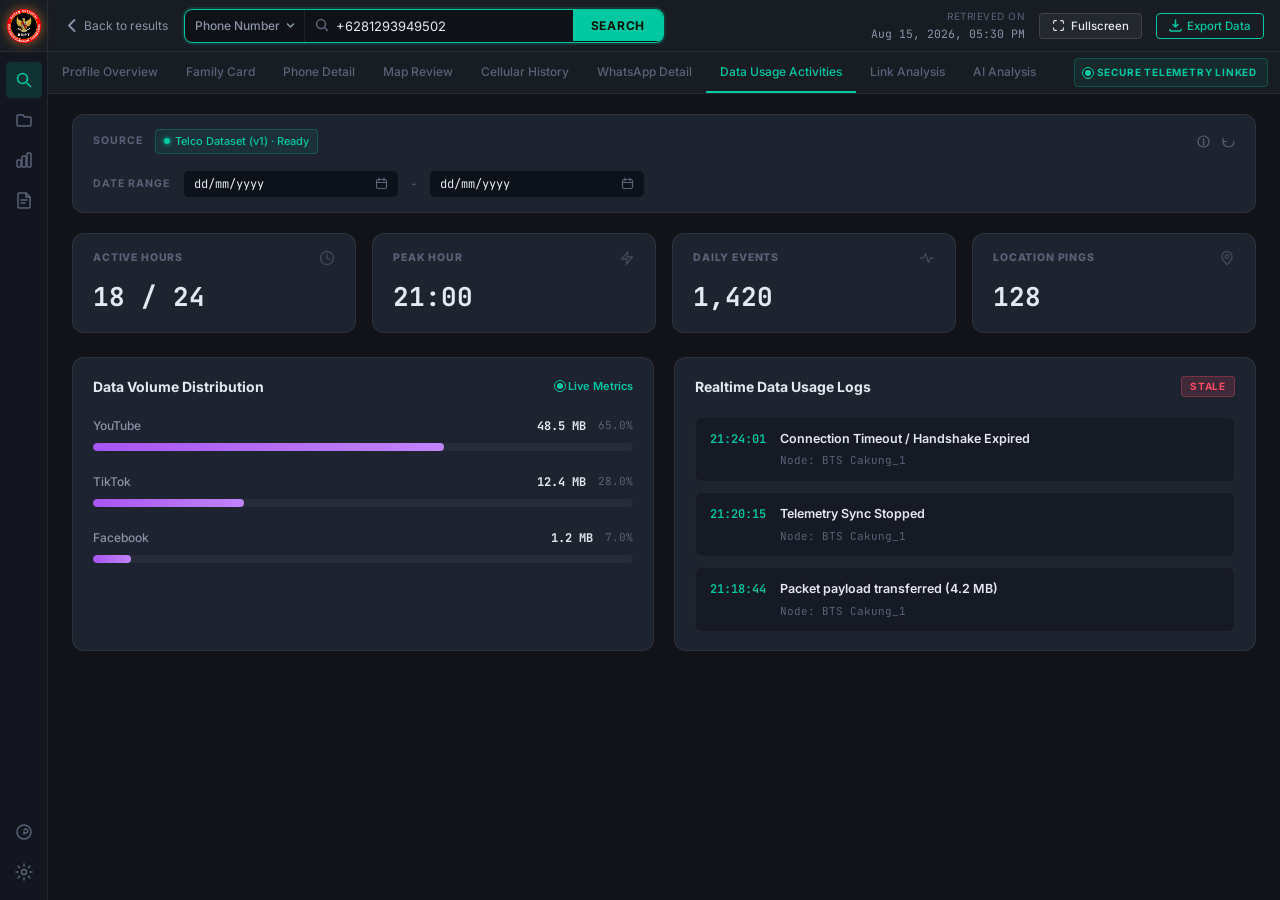
==== commit ddc8fef1: "Update indicator labels to YouTube, TikTok, and Facebook in Data Volume Distribution" ====
--- a/data_usage.html
+++ b/data_usage.html
@@ -428,7 +428,7 @@
 
           <div class="dist-item">
             <div class="dist-info">
-              <span class="dist-label">Mobile Data Load</span>
+              <span class="dist-label">YouTube</span>
               <div class="dist-stats">
                 <span class="dist-size" id="size-mobile">48.5 MB</span>
                 <span class="dist-pct" id="pct-mobile">65.0%</span>
@@ -441,7 +441,7 @@
 
           <div class="dist-item">
             <div class="dist-info">
-              <span class="dist-label">Encrypted Tunneling</span>
+              <span class="dist-label">TikTok</span>
               <div class="dist-stats">
                 <span class="dist-size" id="size-tunnel">12.4 MB</span>
                 <span class="dist-pct" id="pct-tunnel">28.0%</span>
@@ -454,7 +454,7 @@
 
           <div class="dist-item">
             <div class="dist-info">
-              <span class="dist-label">Auxiliary Handshake</span>
+              <span class="dist-label">Facebook</span>
               <div class="dist-stats">
                 <span class="dist-size" id="size-aux">1.2 MB</span>
                 <span class="dist-pct" id="pct-aux">7.0%</span>
